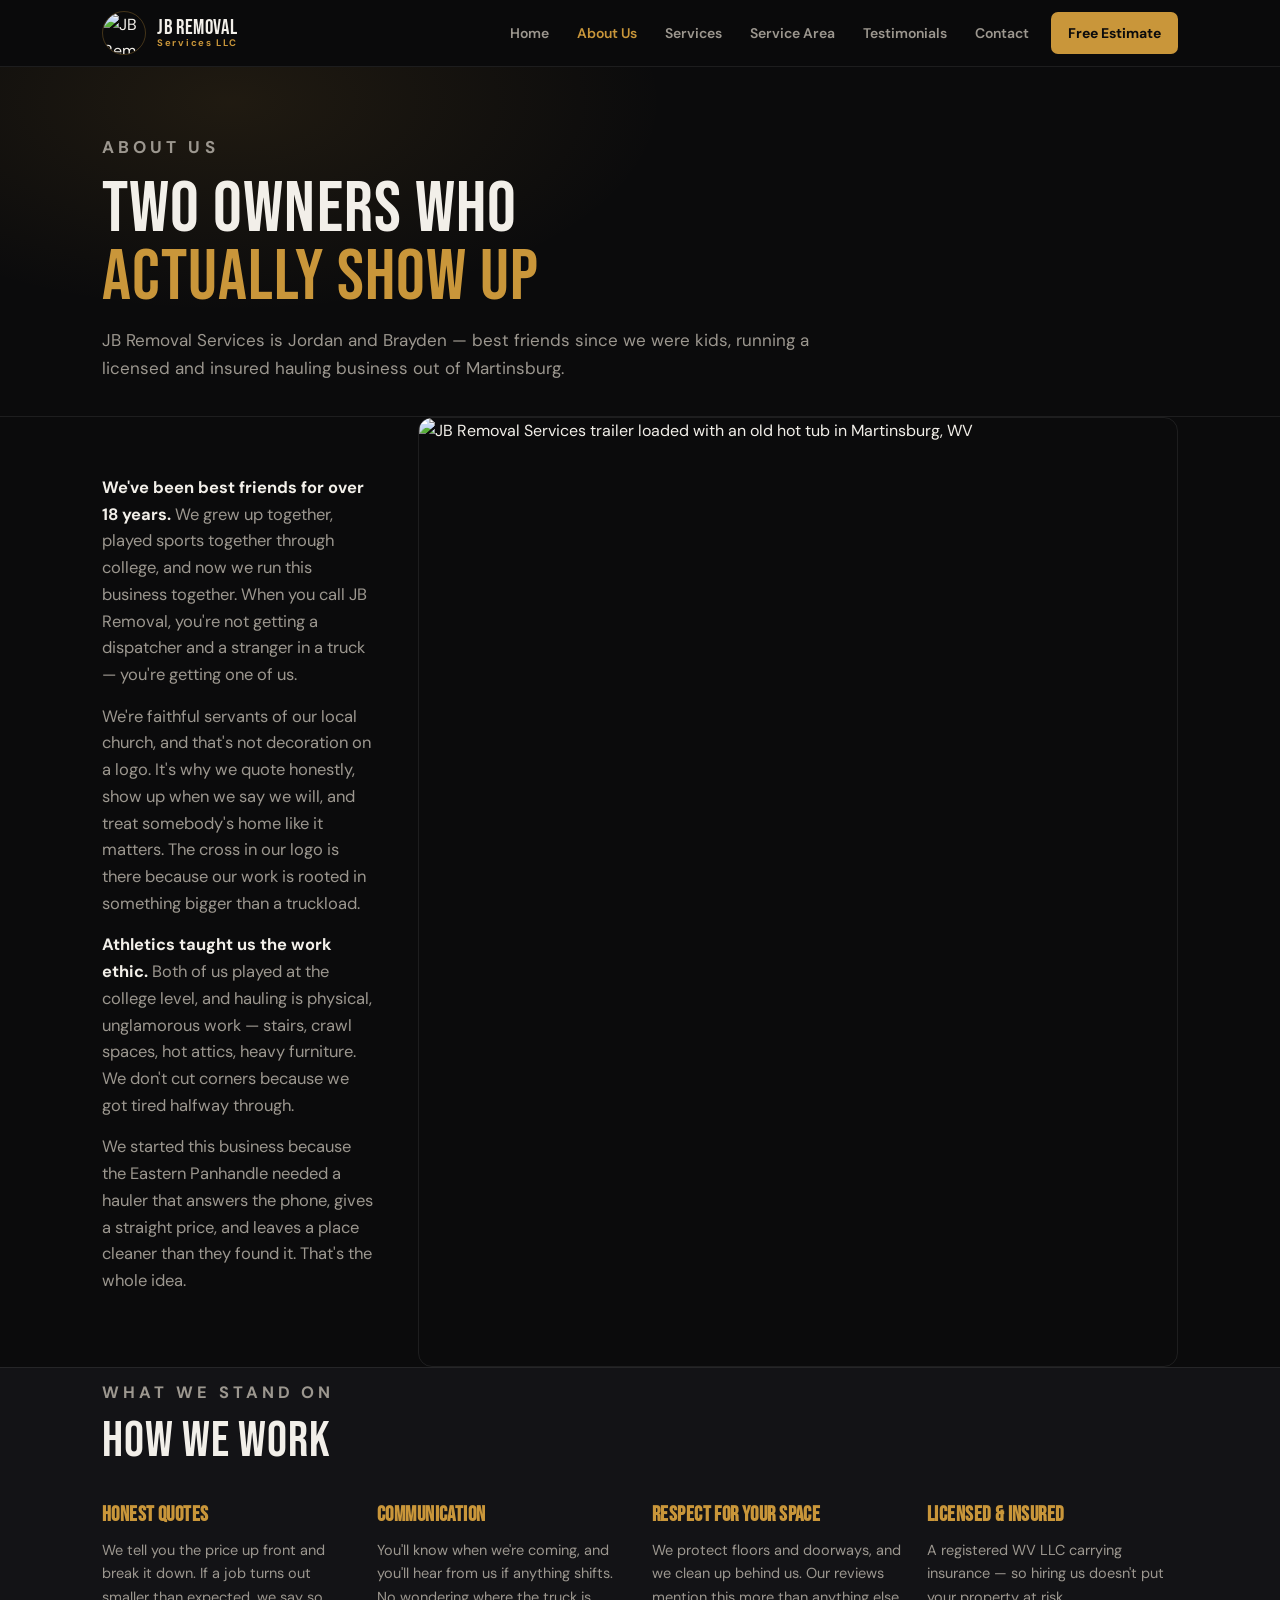
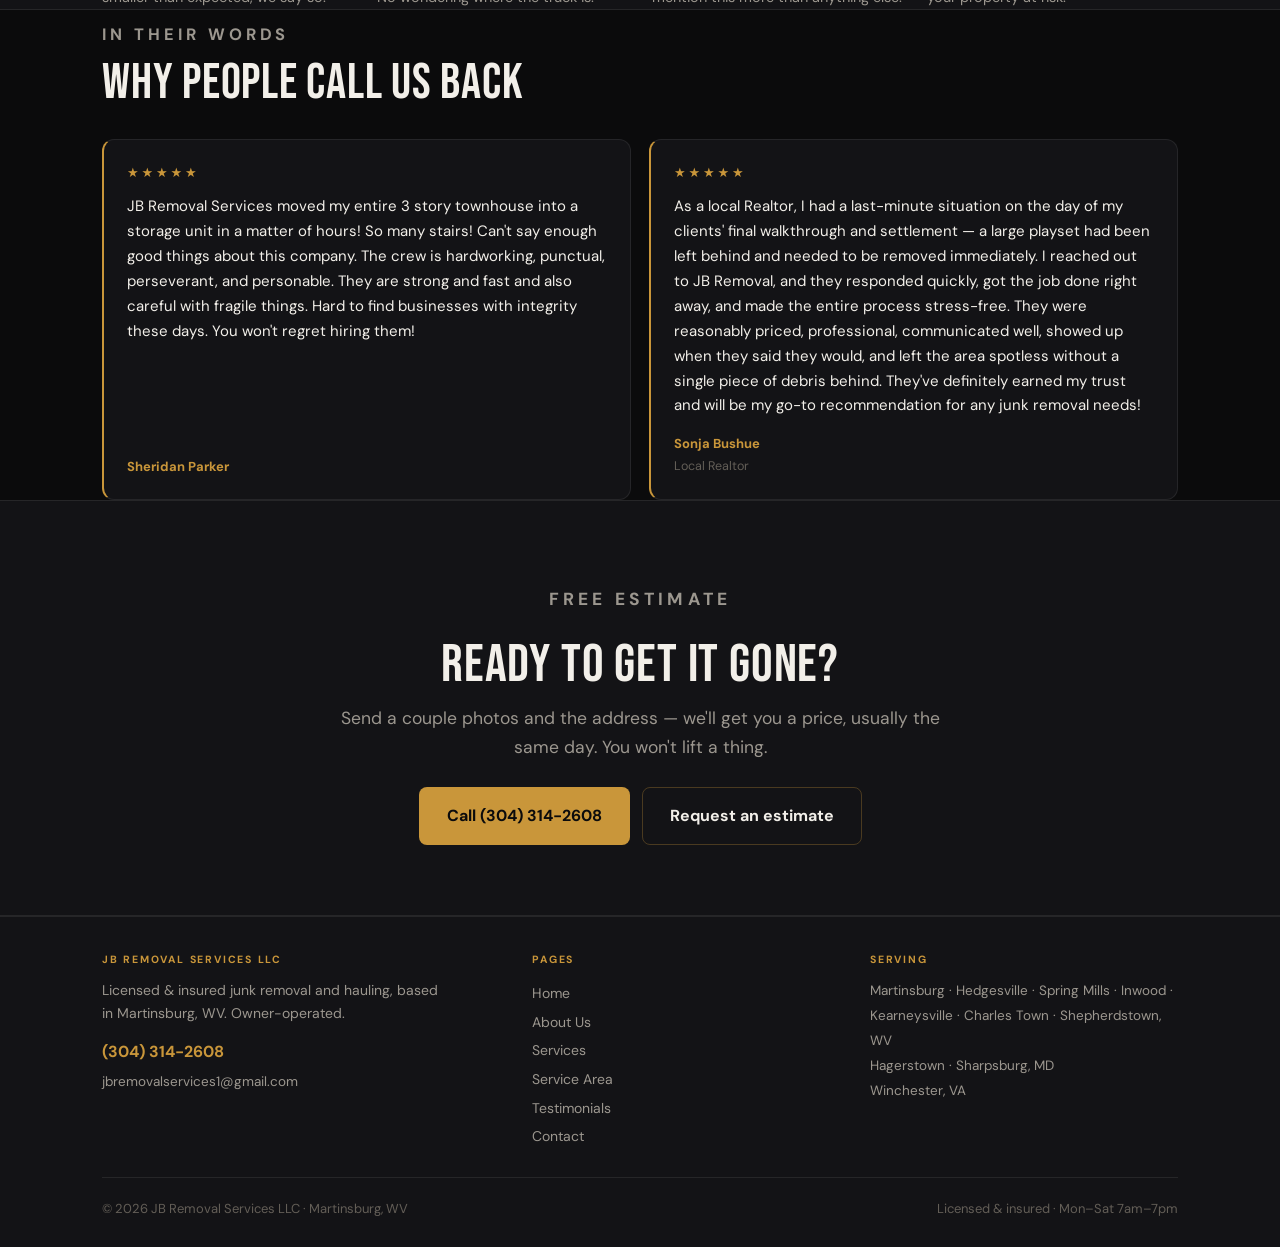
==== about.html @ 9736d804 "Add files via upload" ====
<!DOCTYPE html>
<html lang="en">
<head>
<meta charset="UTF-8">
<meta name="viewport" content="width=device-width, initial-scale=1.0">
<title>About Us | JB Removal Services — Martinsburg, WV</title>
<meta name="description" content="Meet Jordan and Brayden — best friends of 18 years, former college athletes, and faithful servants of our local church, running a licensed and insured junk removal business in Martinsburg, WV.">
<link rel="canonical" href="https://jbremovalservices.com/about.html">
<meta name="robots" content="index, follow">
<meta property="og:type" content="website">
<meta property="og:site_name" content="JB Removal Services">
<meta property="og:title" content="About Us | JB Removal Services — Martinsburg, WV">
<meta property="og:description" content="Meet Jordan and Brayden — best friends of 18 years, former college athletes, and faithful servants of our local church, running a licensed and insured junk removal business in Martinsburg, WV.">
<meta property="og:url" content="https://jbremovalservices.com/about.html">
<meta property="og:image" content="https://jbremovalservices.com/img/logo.jpg">
<meta name="theme-color" content="#0B0B0C">
<link rel="icon" href="img/logo.jpg">
<link rel="preconnect" href="https://fonts.googleapis.com">
<link rel="preconnect" href="https://fonts.gstatic.com" crossorigin>
<link href="https://fonts.googleapis.com/css2?family=Bebas+Neue&family=DM+Sans:wght@400;500;600;700&display=swap" rel="stylesheet">
<link rel="stylesheet" href="style.css">
<script type="application/ld+json">
{
  "@context": "https://schema.org",
  "@type": "LocalBusiness",
  "@id": "https://jbremovalservices.com/#business",
  "name": "JB Removal Services",
  "alternateName": "JB Removal Services LLC",
  "description": "Licensed and insured junk removal, hauling, and property cleanout services for residential and commercial customers across West Virginia's Eastern Panhandle, western Maryland, and northern Virginia.",
  "url": "https://jbremovalservices.com/",
  "logo": "https://jbremovalservices.com/img/logo.jpg",
  "image": "https://jbremovalservices.com/img/hot-tub-after.jpg",
  "telephone": "+13043142608",
  "email": "jbremovalservices1@gmail.com",
  "priceRange": "$$",
  "foundingDate": "2026",
  "address": {
    "@type": "PostalAddress",
    "addressLocality": "Martinsburg",
    "addressRegion": "WV",
    "postalCode": "25403",
    "addressCountry": "US"
  },
  "areaServed": [
    { "@type": "City", "name": "Martinsburg", "addressRegion": "WV" },
    { "@type": "City", "name": "Hedgesville", "addressRegion": "WV" },
    { "@type": "City", "name": "Spring Mills", "addressRegion": "WV" },
    { "@type": "City", "name": "Inwood", "addressRegion": "WV" },
    { "@type": "City", "name": "Kearneysville", "addressRegion": "WV" },
    { "@type": "City", "name": "Charles Town", "addressRegion": "WV" },
    { "@type": "City", "name": "Shepherdstown", "addressRegion": "WV" },
    { "@type": "City", "name": "Hagerstown", "addressRegion": "MD" },
    { "@type": "City", "name": "Sharpsburg", "addressRegion": "MD" },
    { "@type": "City", "name": "Winchester", "addressRegion": "VA" }
  ],
  "openingHoursSpecification": [{
    "@type": "OpeningHoursSpecification",
    "dayOfWeek": ["Monday","Tuesday","Wednesday","Thursday","Friday","Saturday"],
    "opens": "07:00",
    "closes": "19:00"
  }],
  "aggregateRating": {
    "@type": "AggregateRating",
    "ratingValue": "5",
    "reviewCount": "8",
    "bestRating": "5"
  },
  "hasOfferCatalog": {
    "@type": "OfferCatalog",
    "name": "Junk Removal & Hauling Services",
    "itemListElement": [
      { "@type": "Offer", "itemOffered": { "@type": "Service", "name": "Junk & Furniture Removal" } },
      { "@type": "Offer", "itemOffered": { "@type": "Service", "name": "Garage & House Cleanouts" } },
      { "@type": "Offer", "itemOffered": { "@type": "Service", "name": "Appliance Removal" } },
      { "@type": "Offer", "itemOffered": { "@type": "Service", "name": "Construction Debris Hauling" } },
      { "@type": "Offer", "itemOffered": { "@type": "Service", "name": "Hot Tub & Spa Removal" } },
      { "@type": "Offer", "itemOffered": { "@type": "Service", "name": "Property Cleanup" } },
      { "@type": "Offer", "itemOffered": { "@type": "Service", "name": "Moving & Hauling to Storage" } }
    ]
  }
}
</script>
</head>
<body>
<header class="bar">
  <div class="bar-in">
    <a class="brand" href="index.html">
      <img src="img/logo.jpg" alt="JB Removal Services logo" width="44" height="44">
      <span class="brand-txt">JB Removal<span>Services LLC</span></span>
    </a>
    <button class="burger" aria-label="Menu" aria-expanded="false" onclick="var n=document.getElementById('nav');n.classList.toggle('open');this.setAttribute('aria-expanded',n.classList.contains('open'))">&#9776;</button>
    <nav id="nav">
    <a href="index.html">Home</a>
    <a href="about.html" aria-current="page">About Us</a>
    <a href="services.html">Services</a>
    <a href="service-area.html">Service Area</a>
    <a href="testimonials.html">Testimonials</a>
    <a href="contact.html">Contact</a>
    <a class="nav-cta" href="contact.html">Free Estimate</a>
    </nav>
  </div>
</header>
<main>
  <div class="phead">
    <div class="wrap">
      <p class="eyebrow">About us</p>
      <h1 class="display">Two owners who<br><span style="color:var(--gold)">actually show up</span></h1>
      <p>JB Removal Services is Jordan and Brayden — best friends since we were kids, running a
         licensed and insured hauling business out of Martinsburg.</p>
    </div>
  </div>

  <section class="wrap">
    <div class="two-col">
      <div class="prose">
        <p><strong>We've been best friends for over 18 years.</strong> We grew up together, played sports
           together through college, and now we run this business together. When you call JB Removal,
           you're not getting a dispatcher and a stranger in a truck — you're getting one of us.</p>
        <p>We're faithful servants of our local church, and that's not decoration on a logo. It's why we
           quote honestly, show up when we say we will, and treat somebody's home like it matters. The
           cross in our logo is there because our work is rooted in something bigger than a truckload.</p>
        <p><strong>Athletics taught us the work ethic.</strong> Both of us played at the college level, and
           hauling is physical, unglamorous work — stairs, crawl spaces, hot attics, heavy furniture. We
           don't cut corners because we got tired halfway through.</p>
        <p>We started this business because the Eastern Panhandle needed a hauler that answers the phone,
           gives a straight price, and leaves a place cleaner than they found it. That's the whole idea.</p>
      </div>
      <div>
        <img src="img/hot-tub-after.jpg" alt="JB Removal Services trailer loaded with an old hot tub in Martinsburg, WV" width="760" height="950" style="border-radius:14px;border:1px solid var(--line)" loading="lazy">
      </div>
    </div>
  </section>

  <div class="band">
    <section class="wrap">
      <div class="sec-head">
        <p class="eyebrow">What we stand on</p>
        <h2 class="display">How we work</h2>
      </div>
      <div class="value-grid">
        <div class="value">
          <h3>Honest quotes</h3>
          <p>We tell you the price up front and break it down. If a job turns out smaller than expected, we say so.</p>
        </div>
        <div class="value">
          <h3>Communication</h3>
          <p>You'll know when we're coming, and you'll hear from us if anything shifts. No wondering where the truck is.</p>
        </div>
        <div class="value">
          <h3>Respect for your space</h3>
          <p>We protect floors and doorways, and we clean up behind us. Our reviews mention this more than anything else.</p>
        </div>
        <div class="value">
          <h3>Licensed &amp; insured</h3>
          <p>A registered WV LLC carrying insurance — so hiring us doesn't put your property at risk.</p>
        </div>
      </div>
    </section>
  </div>

  <section class="wrap">
    <div class="sec-head">
      <p class="eyebrow">In their words</p>
      <h2 class="display">Why people call us back</h2>
    </div>
    <div class="rev-grid">
      <article class="rev">
        <div class="rev-stars" aria-label="5 out of 5 stars">&#9733;&#9733;&#9733;&#9733;&#9733;</div>
        <blockquote>JB Removal Services moved my entire 3 story townhouse into a storage unit in a matter of hours! So many stairs! Can't say enough good things about this company. The crew is hardworking, punctual, perseverant, and personable. They are strong and fast and also careful with fragile things. Hard to find businesses with integrity these days. You won't regret hiring them!</blockquote>
        <cite>Sheridan Parker</cite>
      </article>
      <article class="rev">
        <div class="rev-stars" aria-label="5 out of 5 stars">&#9733;&#9733;&#9733;&#9733;&#9733;</div>
        <blockquote>As a local Realtor, I had a last-minute situation on the day of my clients' final walkthrough and settlement — a large playset had been left behind and needed to be removed immediately. I reached out to JB Removal, and they responded quickly, got the job done right away, and made the entire process stress-free. They were reasonably priced, professional, communicated well, showed up when they said they would, and left the area spotless without a single piece of debris behind. They've definitely earned my trust and will be my go-to recommendation for any junk removal needs!</blockquote>
        <cite>Sonja Bushue<span class="role">Local Realtor</span></cite>
      </article>
    </div>
  </section>

  <div class="band">
    <section class="wrap final">
      <p class="eyebrow">Free estimate</p>
      <h2 class="display" style="margin-top:12px">Ready to get it gone?</h2>
      <p>Send a couple photos and the address — we'll get you a price, usually the same day. You won't lift a thing.</p>
      <div class="cta-row">
        <a class="btn btn-gold" href="tel:+13043142608">Call (304) 314-2608</a>
        <a class="btn btn-ghost" href="contact.html">Request an estimate</a>
      </div>
    </section>
  </div>
</main>
<footer>
  <div class="wrap">
    <div class="foot-grid">
      <div>
        <h4>JB Removal Services LLC</h4>
        <p style="color:var(--ash);font-size:14px;max-width:34ch">Licensed &amp; insured junk removal and hauling, based in Martinsburg, WV. Owner-operated.</p>
        <p style="margin-top:12px"><a href="tel:+13043142608" style="color:var(--gold);font-weight:700;font-size:16px">(304) 314-2608</a></p>
        <p><a href="mailto:jbremovalservices1@gmail.com" style="color:var(--ash);font-size:13.5px">jbremovalservices1@gmail.com</a></p>
      </div>
      <div>
        <h4>Pages</h4>
        <a href="index.html">Home</a>
        <a href="about.html">About Us</a>
        <a href="services.html">Services</a>
        <a href="service-area.html">Service Area</a>
        <a href="testimonials.html">Testimonials</a>
        <a href="contact.html">Contact</a>
      </div>
      <div>
        <h4>Serving</h4>
        <p style="color:var(--ash);font-size:13.5px;line-height:1.85">Martinsburg &middot; Hedgesville &middot; Spring Mills &middot; Inwood &middot; Kearneysville &middot; Charles Town &middot; Shepherdstown, WV<br>Hagerstown &middot; Sharpsburg, MD<br>Winchester, VA</p>
      </div>
    </div>
    <div class="foot-bot">
      <span>&copy; <span id="yr">2026</span> JB Removal Services LLC &middot; Martinsburg, WV</span>
      <span>Licensed &amp; insured &middot; Mon&ndash;Sat 7am&ndash;7pm</span>
    </div>
  </div>
</footer>
<script>
  document.getElementById('yr').textContent=new Date().getFullYear();
</script>
</body>
</html>
---- style.css ----
/* JB Removal Services — shared styles */
:root{
  --ink:#0B0B0C;
  --coal:#131316;
  --slate:#1C1C20;
  --line:rgba(255,255,255,.08);
  --line-gold:rgba(201,150,58,.3);
  --gold:#C9963A;
  --gold-lt:#E8C169;
  --rust:#B4271F;
  --bone:#F2EFE9;
  --ash:#9C978F;
  --dim:#635E57;
  --green:#4CAF7D;
}
*{margin:0;padding:0;box-sizing:border-box}
html{scroll-behavior:smooth}
body{background:var(--ink);color:var(--bone);font-family:'DM Sans',system-ui,-apple-system,sans-serif;line-height:1.62;-webkit-font-smoothing:antialiased}
img{max-width:100%;display:block}
a{color:inherit}
.wrap{max-width:1120px;margin:0 auto;padding:0 22px}
.display{font-family:'Bebas Neue',Impact,sans-serif;letter-spacing:.015em;line-height:.95;text-transform:uppercase;font-weight:400}
.eyebrow{font-size:11px;letter-spacing:.24em;text-transform:uppercase;color:var(--gold);font-weight:700}
.sr{position:absolute;width:1px;height:1px;overflow:hidden;clip:rect(0 0 0 0)}

/* ---------- header / nav ---------- */
.bar{position:sticky;top:0;z-index:60;background:rgba(11,11,12,.94);backdrop-filter:blur(12px);border-bottom:1px solid var(--line)}
.bar-in{max-width:1120px;margin:0 auto;padding:11px 22px;display:flex;align-items:center;gap:18px}
.brand{display:flex;align-items:center;gap:11px;text-decoration:none;flex-shrink:0}
.brand img{width:44px;height:44px;border-radius:50%;border:1.5px solid var(--line-gold)}
.brand-txt{font-family:'Bebas Neue',sans-serif;font-size:21px;letter-spacing:.03em;line-height:1.02;white-space:nowrap}
.brand-txt span{color:var(--gold);display:block;font-size:9.5px;letter-spacing:.18em;font-family:'DM Sans',sans-serif;font-weight:700;color:var(--gold)}
nav{margin-left:auto;display:flex;align-items:center;gap:4px}
nav a{text-decoration:none;font-size:14px;font-weight:600;color:var(--ash);padding:8px 12px;border-radius:6px;white-space:nowrap}
nav a:hover{color:var(--bone)}
nav a[aria-current=page]{color:var(--gold)}
.nav-cta{background:var(--gold);color:#0B0B0C!important;font-weight:700;padding:10px 17px!important;border-radius:7px;margin-left:6px}
.nav-cta:hover{background:var(--gold-lt)}
.burger{display:none;margin-left:auto;background:none;border:1px solid var(--line);color:var(--bone);width:42px;height:38px;border-radius:7px;font-size:19px;cursor:pointer}
@media(max-width:900px){
  nav{display:none;position:absolute;top:100%;left:0;right:0;background:var(--coal);border-bottom:1px solid var(--line);flex-direction:column;align-items:stretch;padding:8px 14px 16px;gap:2px}
  nav.open{display:flex}
  nav a{padding:13px 8px;font-size:15.5px;border-bottom:1px solid var(--line)}
  .nav-cta{text-align:center;margin:10px 0 0;border-bottom:none!important}
  .burger{display:block}
  .brand-txt{font-size:18px}
  .brand img{width:38px;height:38px}
}

/* ---------- buttons ---------- */
.btn{display:inline-flex;align-items:center;justify-content:center;gap:9px;font-weight:700;font-size:16px;padding:15px 27px;border-radius:8px;text-decoration:none;border:1px solid transparent;transition:background .18s,transform .12s;cursor:pointer;font-family:inherit}
.btn-gold{background:var(--gold);color:#0B0B0C}
.btn-gold:hover{background:var(--gold-lt);transform:translateY(-1px)}
.btn-ghost{border-color:var(--line-gold);color:var(--bone)}
.btn-ghost:hover{border-color:var(--gold)}
.cta-row{display:flex;flex-wrap:wrap;gap:12px}

/* ---------- page header ---------- */
.phead{padding:52px 0 34px;border-bottom:1px solid var(--line);position:relative;overflow:hidden}
.phead:before{content:"";position:absolute;inset:0;background:radial-gradient(620px 300px at 18% 10%,rgba(201,150,58,.11),transparent 70%)}
.phead .wrap{position:relative}
.phead h1{font-size:clamp(38px,7.5vw,72px);margin:14px 0 0}
.phead p{color:var(--ash);max-width:62ch;margin-top:15px;font-size:17px}

/* ---------- sections ---------- */
section{padding:58px 0}
.sec-head{margin-bottom:32px}
.sec-head h2{font-size:clamp(28px,5.2vw,50px);margin-top:11px}
.sec-head p{color:var(--ash);max-width:62ch;margin-top:12px;font-size:16.5px}
.band{background:var(--coal);border-top:1px solid var(--line);border-bottom:1px solid var(--line)}

/* ---------- trust chips ---------- */
.trust{display:flex;flex-wrap:wrap;gap:9px}
.chip{font-size:11.5px;font-weight:700;letter-spacing:.06em;text-transform:uppercase;color:var(--gold);border:1px solid var(--line-gold);border-radius:100px;padding:7px 14px;background:rgba(201,150,58,.06)}

/* ---------- services ---------- */
.svc-grid{display:grid;grid-template-columns:repeat(auto-fit,minmax(276px,1fr));gap:1px;background:var(--line);border:1px solid var(--line);border-radius:14px;overflow:hidden}
.svc{background:var(--coal);padding:26px 23px}
.svc h3{font-family:'Bebas Neue',sans-serif;font-size:24px;letter-spacing:.02em;margin-bottom:9px}
.svc p{color:var(--ash);font-size:14.5px;line-height:1.6}
.svc-tag{font-size:10px;letter-spacing:.17em;text-transform:uppercase;color:var(--gold);font-weight:700;display:block;margin-bottom:12px}
.svc ul{list-style:none;margin-top:12px}
.svc li{color:var(--ash);font-size:13.5px;padding:3px 0 3px 15px;position:relative}
.svc li:before{content:"›";color:var(--gold);position:absolute;left:0;font-weight:700}

/* ---------- towns ledger ---------- */
.towns{border-top:1px solid var(--line)}
.town{display:flex;align-items:baseline;gap:15px;padding:14px 3px;border-bottom:1px solid var(--line)}
.town-name{font-family:'Bebas Neue',sans-serif;font-size:clamp(21px,4.2vw,33px);letter-spacing:.02em;white-space:nowrap}
.town-dots{flex:1;border-bottom:1px dotted rgba(255,255,255,.17);transform:translateY(-5px)}
.town-note{font-size:12px;color:var(--dim);white-space:nowrap;letter-spacing:.05em;text-transform:uppercase}
.state-label{font-size:11px;letter-spacing:.2em;text-transform:uppercase;color:var(--gold);font-weight:700;margin:26px 0 4px}

/* ---------- before / after gallery ---------- */
.ba-grid{display:grid;gap:26px}
.ba{background:var(--coal);border:1px solid var(--line);border-radius:14px;overflow:hidden}
.ba-imgs{display:grid;grid-template-columns:1fr 1fr;gap:1px;background:var(--line)}
.ba-fig{margin:0;position:relative;background:var(--ink)}
.ba-fig img{width:100%;height:auto;aspect-ratio:4/5;object-fit:cover}
.ba-fig figcaption{position:absolute;top:10px;left:10px;font-size:10px;font-weight:700;letter-spacing:.15em;text-transform:uppercase;padding:5px 10px;border-radius:100px;background:rgba(11,11,12,.82);backdrop-filter:blur(4px)}
.ba-fig.before figcaption{color:#E8877F;border:1px solid rgba(180,39,31,.5)}
.ba-fig.after figcaption{color:#8FD9B4;border:1px solid rgba(76,175,125,.45)}
.ba-body{padding:17px 20px}
.ba-body h3{font-family:'Bebas Neue',sans-serif;font-size:22px;letter-spacing:.02em;margin-bottom:5px}
.ba-body p{color:var(--ash);font-size:14px}
@media(min-width:760px){.ba-grid{grid-template-columns:1fr 1fr}}

/* ---------- reviews ---------- */
.rev-grid{display:grid;grid-template-columns:repeat(auto-fit,minmax(300px,1fr));gap:18px}
.rev{background:var(--coal);border:1px solid var(--line);border-left:2px solid var(--gold);border-radius:12px;padding:22px 23px;display:flex;flex-direction:column}
.rev-stars{color:var(--gold);font-size:13px;letter-spacing:.22em;margin-bottom:11px}
.rev blockquote{font-size:15px;color:var(--bone);line-height:1.66;flex:1}
.rev cite{display:block;margin-top:15px;font-size:13px;color:var(--gold);font-style:normal;font-weight:700}
.rev .role{color:var(--dim);font-weight:400;font-size:12.5px;display:block;margin-top:2px}
.rev-stat{display:flex;flex-wrap:wrap;gap:26px;padding:20px 24px;background:var(--coal);border:1px solid var(--line-gold);border-radius:14px;margin-bottom:28px}
.rev-stat div{flex:1;min-width:120px}
.rev-stat .n{font-family:'Bebas Neue',sans-serif;font-size:40px;color:var(--gold);line-height:1}
.rev-stat .l{font-size:11.5px;letter-spacing:.13em;text-transform:uppercase;color:var(--ash);font-weight:700;margin-top:3px}

/* ---------- owners / about ---------- */
.two-col{display:grid;grid-template-columns:1fr 1fr;gap:44px;align-items:center}
@media(max-width:840px){.two-col{grid-template-columns:1fr;gap:30px}}
.prose p{color:var(--ash);font-size:16.5px;margin-bottom:15px}
.prose p strong{color:var(--bone)}
.value-grid{display:grid;grid-template-columns:repeat(auto-fit,minmax(230px,1fr));gap:24px}
.value h3{font-family:'Bebas Neue',sans-serif;font-size:21px;letter-spacing:.02em;color:var(--gold);margin-bottom:7px}
.value p{color:var(--ash);font-size:14.5px}

/* ---------- steps ---------- */
.steps{display:grid;gap:13px}
.step{display:flex;gap:16px;align-items:flex-start;background:var(--coal);border:1px solid var(--line);border-left:2px solid var(--gold);border-radius:10px;padding:18px 21px}
.step-n{font-family:'Bebas Neue',sans-serif;font-size:27px;color:var(--gold);line-height:1;min-width:24px}
.step h3{font-size:16.5px;font-weight:700;margin-bottom:4px}
.step p{color:var(--ash);font-size:14.5px}

/* ---------- contact / form ---------- */
.contact-grid{display:grid;grid-template-columns:1fr 1.12fr;gap:44px;align-items:start}
@media(max-width:860px){.contact-grid{grid-template-columns:1fr;gap:32px}}
.cinfo .big{font-family:'Bebas Neue',sans-serif;font-size:clamp(32px,6vw,48px);color:var(--gold);text-decoration:none;display:inline-block;margin:5px 0 3px;letter-spacing:.02em}
.cinfo dl{margin-top:22px}
.cinfo dt{font-size:10.5px;letter-spacing:.16em;text-transform:uppercase;color:var(--dim);font-weight:700;margin-top:17px}
.cinfo dd{font-size:15px;margin-top:3px}
.cinfo a{color:var(--gold);text-decoration:none;font-weight:600}
form{background:var(--slate);border:1px solid var(--line);border-radius:14px;padding:25px}
.f-row{display:grid;grid-template-columns:1fr 1fr;gap:14px}
@media(max-width:560px){.f-row{grid-template-columns:1fr}}
.field{margin-bottom:15px}
label{display:block;font-size:11.5px;letter-spacing:.11em;text-transform:uppercase;color:var(--ash);font-weight:700;margin-bottom:6px}
input,select,textarea{width:100%;background:var(--ink);border:1px solid var(--line);color:var(--bone);border-radius:8px;padding:12px 13px;font-family:inherit;font-size:15.5px}
input:focus,select:focus,textarea:focus{outline:2px solid var(--gold);outline-offset:1px;border-color:var(--gold)}
textarea{min-height:106px;resize:vertical}
.req{color:var(--rust)}
button[type=submit]{width:100%;background:var(--gold);color:#0B0B0C;font-weight:700;font-size:16.5px;padding:15px;border:0;border-radius:8px;cursor:pointer;font-family:inherit}
button[type=submit]:hover{background:var(--gold-lt)}
.form-note{font-size:12px;color:var(--dim);margin-top:12px;text-align:center}
.form-msg{display:none;padding:14px;border-radius:8px;font-size:15px;margin-bottom:16px}
.form-msg.ok{display:block;background:rgba(76,175,125,.12);border:1px solid rgba(76,175,125,.4);color:#8FD9B4}
.form-msg.err{display:block;background:rgba(180,39,31,.13);border:1px solid rgba(180,39,31,.45);color:#E8877F}

/* ---------- final cta ---------- */
.final{text-align:center;padding:70px 0}
.final h2{font-size:clamp(30px,6vw,54px)}
.final p{color:var(--ash);font-size:17.5px;margin:14px auto 26px;max-width:52ch}
.final .cta-row{justify-content:center}

/* ---------- footer ---------- */
footer{border-top:1px solid var(--line);padding:34px 0 28px;color:var(--dim);font-size:14px;background:var(--coal)}
.foot-grid{display:grid;grid-template-columns:1.3fr 1fr 1fr;gap:30px;margin-bottom:26px}
@media(max-width:720px){.foot-grid{grid-template-columns:1fr;gap:22px}}
.foot-grid h4{font-size:10.5px;letter-spacing:.17em;text-transform:uppercase;color:var(--gold);font-weight:700;margin-bottom:11px}
.foot-grid a{color:var(--ash);text-decoration:none;display:block;padding:3px 0;font-size:14px}
.foot-grid a:hover{color:var(--bone)}
.foot-bot{border-top:1px solid var(--line);padding-top:20px;display:flex;flex-wrap:wrap;gap:10px;justify-content:space-between;font-size:13px}

:focus-visible{outline:2px solid var(--gold);outline-offset:2px}
@media(prefers-reduced-motion:reduce){*{transition:none!important;scroll-behavior:auto}}
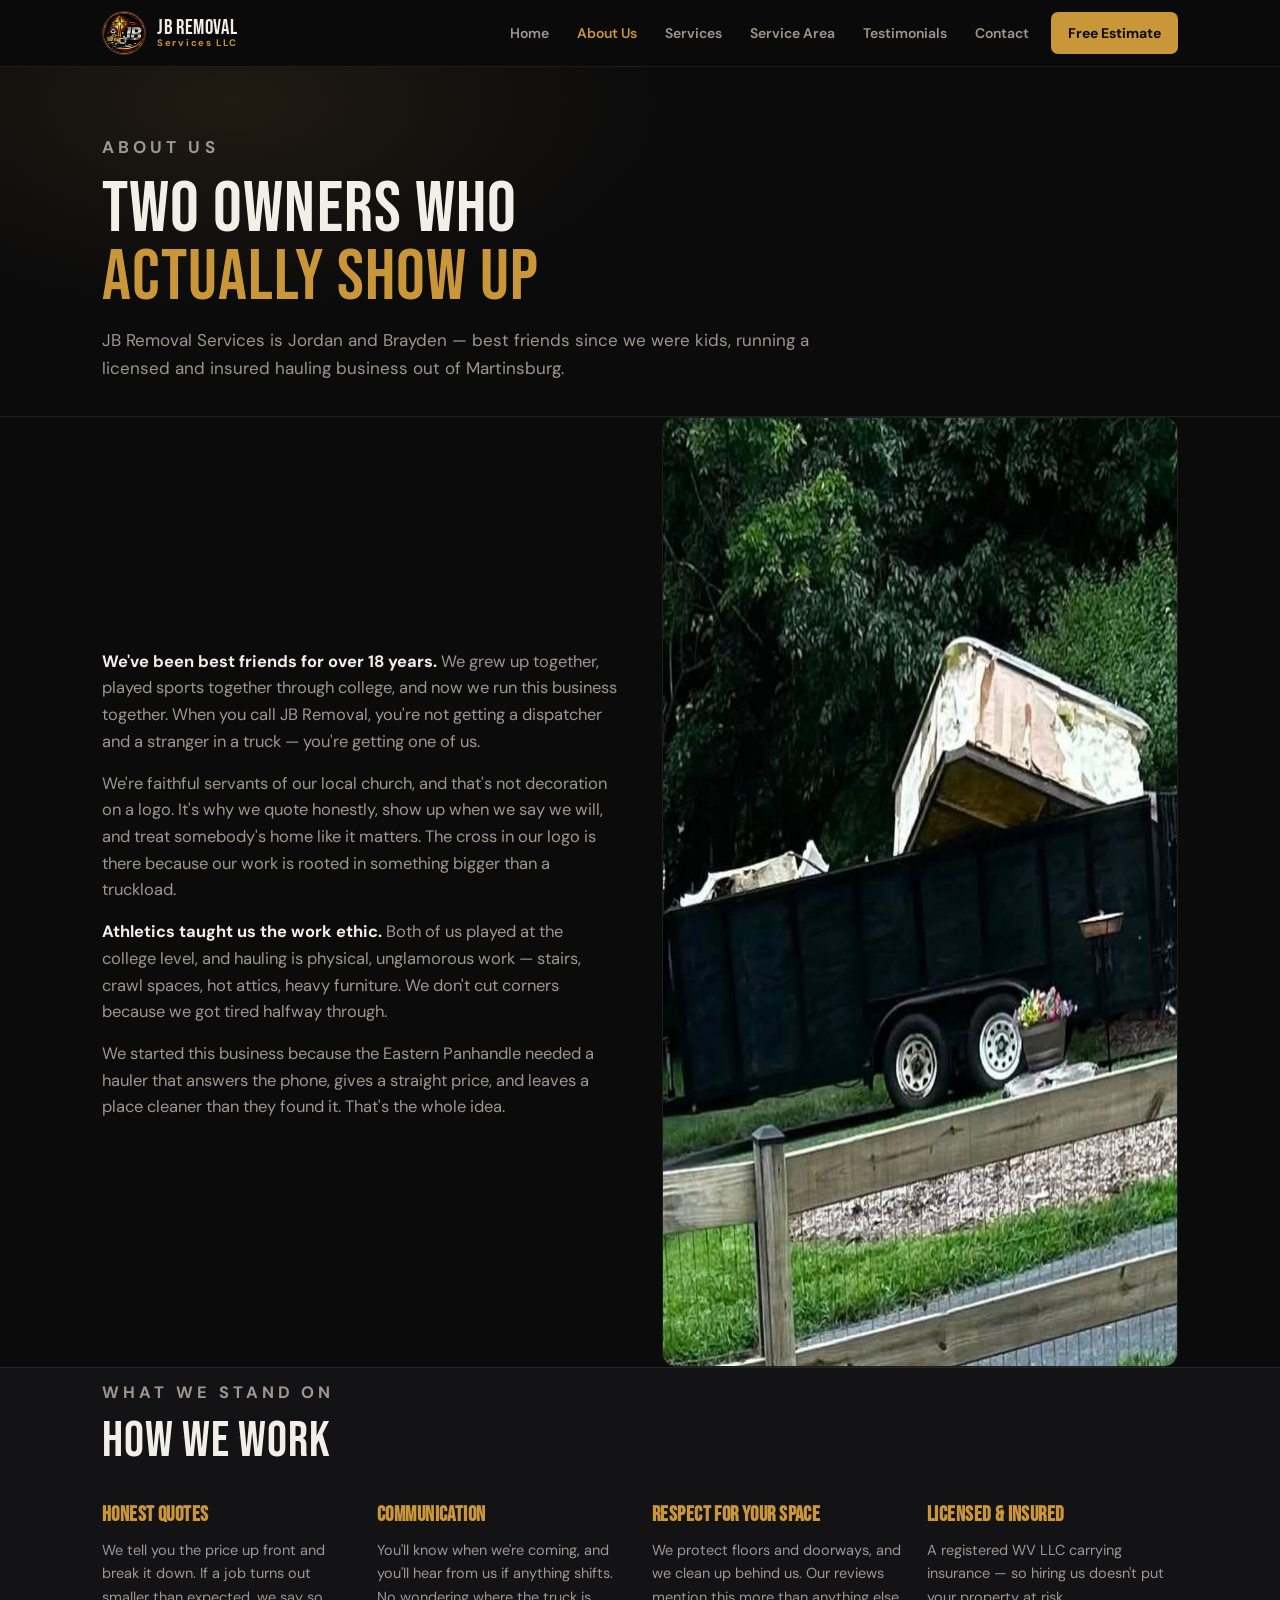
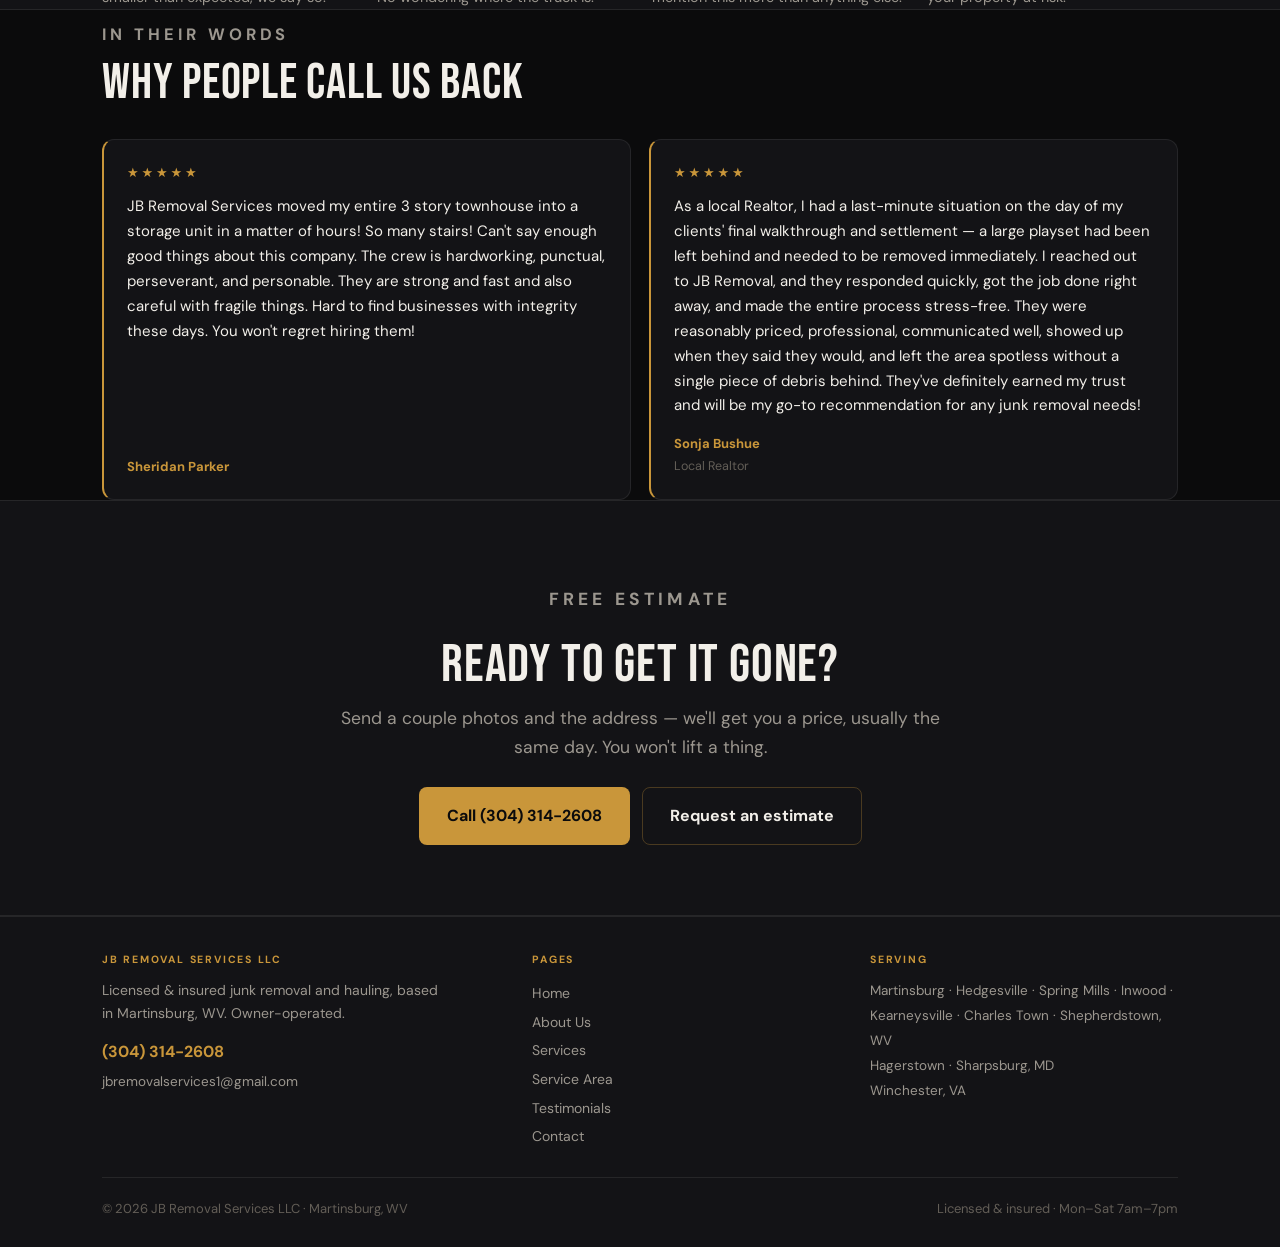
==== commit 5e30f27f: "Add files via upload" ====
--- a/about.html
+++ b/about.html
@@ -12,9 +12,9 @@
 <meta property="og:title" content="About Us | JB Removal Services — Martinsburg, WV">
 <meta property="og:description" content="Meet Jordan and Brayden — best friends of 18 years, former college athletes, and faithful servants of our local church, running a licensed and insured junk removal business in Martinsburg, WV.">
 <meta property="og:url" content="https://jbremovalservices.com/about.html">
-<meta property="og:image" content="https://jbremovalservices.com/img/logo.jpg">
+<meta property="og:image" content="https://jbremovalservices.com/logo.jpg">
 <meta name="theme-color" content="#0B0B0C">
-<link rel="icon" href="img/logo.jpg">
+<link rel="icon" href="logo.jpg">
 <link rel="preconnect" href="https://fonts.googleapis.com">
 <link rel="preconnect" href="https://fonts.gstatic.com" crossorigin>
 <link href="https://fonts.googleapis.com/css2?family=Bebas+Neue&family=DM+Sans:wght@400;500;600;700&display=swap" rel="stylesheet">
@@ -28,8 +28,8 @@
   "alternateName": "JB Removal Services LLC",
   "description": "Licensed and insured junk removal, hauling, and property cleanout services for residential and commercial customers across West Virginia's Eastern Panhandle, western Maryland, and northern Virginia.",
   "url": "https://jbremovalservices.com/",
-  "logo": "https://jbremovalservices.com/img/logo.jpg",
-  "image": "https://jbremovalservices.com/img/hot-tub-after.jpg",
+  "logo": "https://jbremovalservices.com/logo.jpg",
+  "image": "https://jbremovalservices.com/hot-tub-after.jpg",
   "telephone": "+13043142608",
   "email": "jbremovalservices1@gmail.com",
   "priceRange": "$$",
@@ -85,7 +85,7 @@
 <header class="bar">
   <div class="bar-in">
     <a class="brand" href="index.html">
-      <img src="img/logo.jpg" alt="JB Removal Services logo" width="44" height="44">
+      <img src="logo.jpg" alt="JB Removal Services logo" width="44" height="44">
       <span class="brand-txt">JB Removal<span>Services LLC</span></span>
     </a>
     <button class="burger" aria-label="Menu" aria-expanded="false" onclick="var n=document.getElementById('nav');n.classList.toggle('open');this.setAttribute('aria-expanded',n.classList.contains('open'))">&#9776;</button>
@@ -126,7 +126,7 @@
            gives a straight price, and leaves a place cleaner than they found it. That's the whole idea.</p>
       </div>
       <div>
-        <img src="img/hot-tub-after.jpg" alt="JB Removal Services trailer loaded with an old hot tub in Martinsburg, WV" width="760" height="950" style="border-radius:14px;border:1px solid var(--line)" loading="lazy">
+        <img src="hot-tub-after.jpg" alt="JB Removal Services trailer loaded with an old hot tub in Martinsburg, WV" width="760" height="950" style="border-radius:14px;border:1px solid var(--line)" loading="lazy">
       </div>
     </div>
   </section>
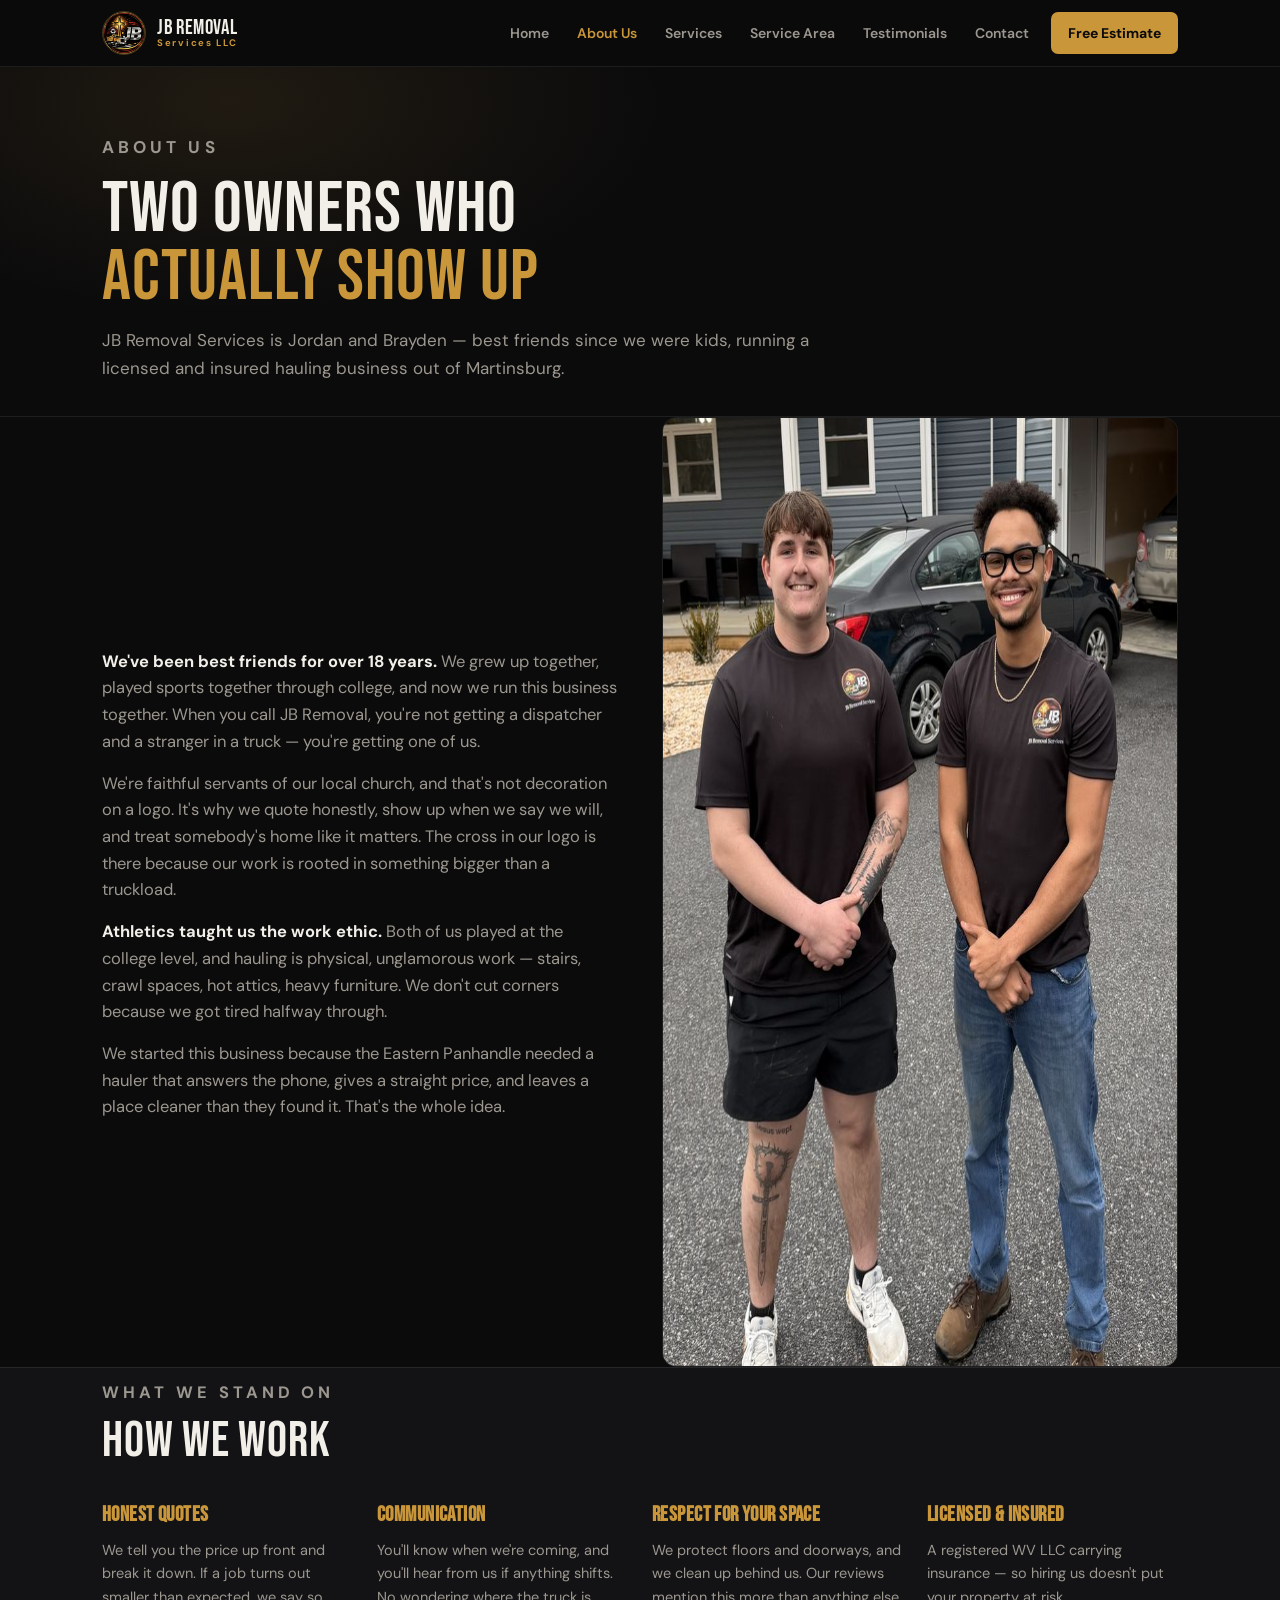
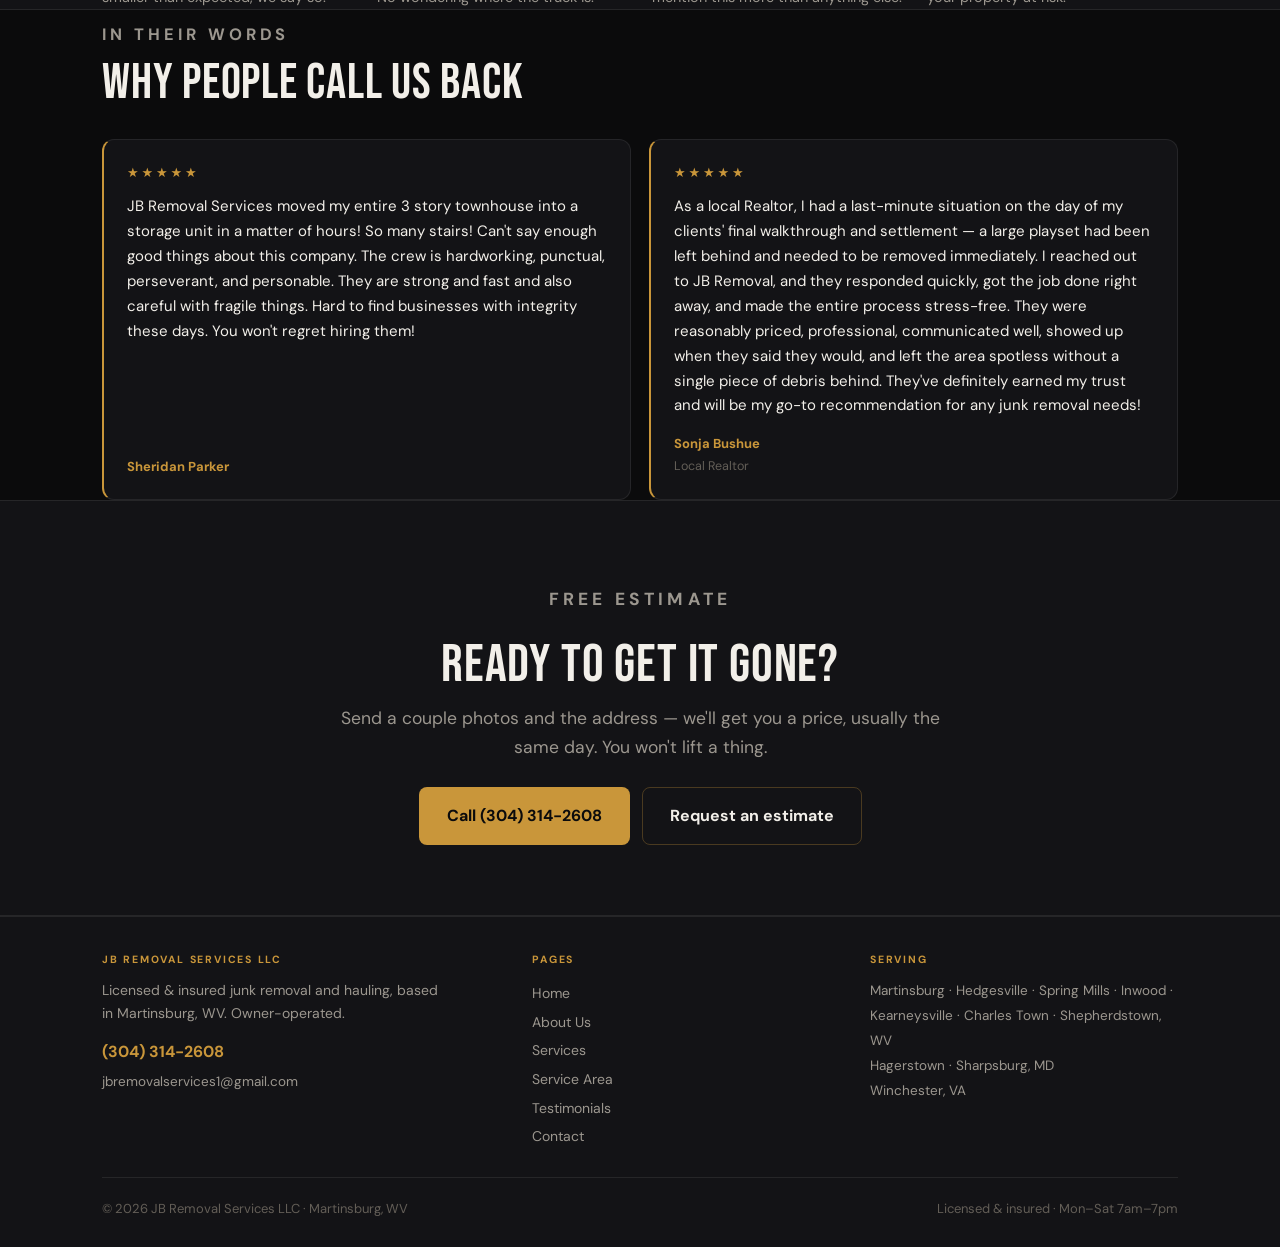
==== commit dfe37b29: "Add files via upload" ====
--- a/about.html
+++ b/about.html
@@ -29,7 +29,7 @@
   "description": "Licensed and insured junk removal, hauling, and property cleanout services for residential and commercial customers across West Virginia's Eastern Panhandle, western Maryland, and northern Virginia.",
   "url": "https://jbremovalservices.com/",
   "logo": "https://jbremovalservices.com/logo.jpg",
-  "image": "https://jbremovalservices.com/hot-tub-after.jpg",
+  "image": "https://jbremovalservices.com/owners.jpg",
   "telephone": "+13043142608",
   "email": "jbremovalservices1@gmail.com",
   "priceRange": "$$",
@@ -62,7 +62,7 @@
   "aggregateRating": {
     "@type": "AggregateRating",
     "ratingValue": "5",
-    "reviewCount": "8",
+    "reviewCount": "11",
     "bestRating": "5"
   },
   "hasOfferCatalog": {
@@ -126,7 +126,7 @@
            gives a straight price, and leaves a place cleaner than they found it. That's the whole idea.</p>
       </div>
       <div>
-        <img src="hot-tub-after.jpg" alt="JB Removal Services trailer loaded with an old hot tub in Martinsburg, WV" width="760" height="950" style="border-radius:14px;border:1px solid var(--line)" loading="lazy">
+        <img src="owners.jpg" alt="Jordan and Brayden, owners of JB Removal Services in Martinsburg, WV" width="760" height="950" style="border-radius:14px;border:1px solid var(--line)" loading="lazy">
       </div>
     </div>
   </section>
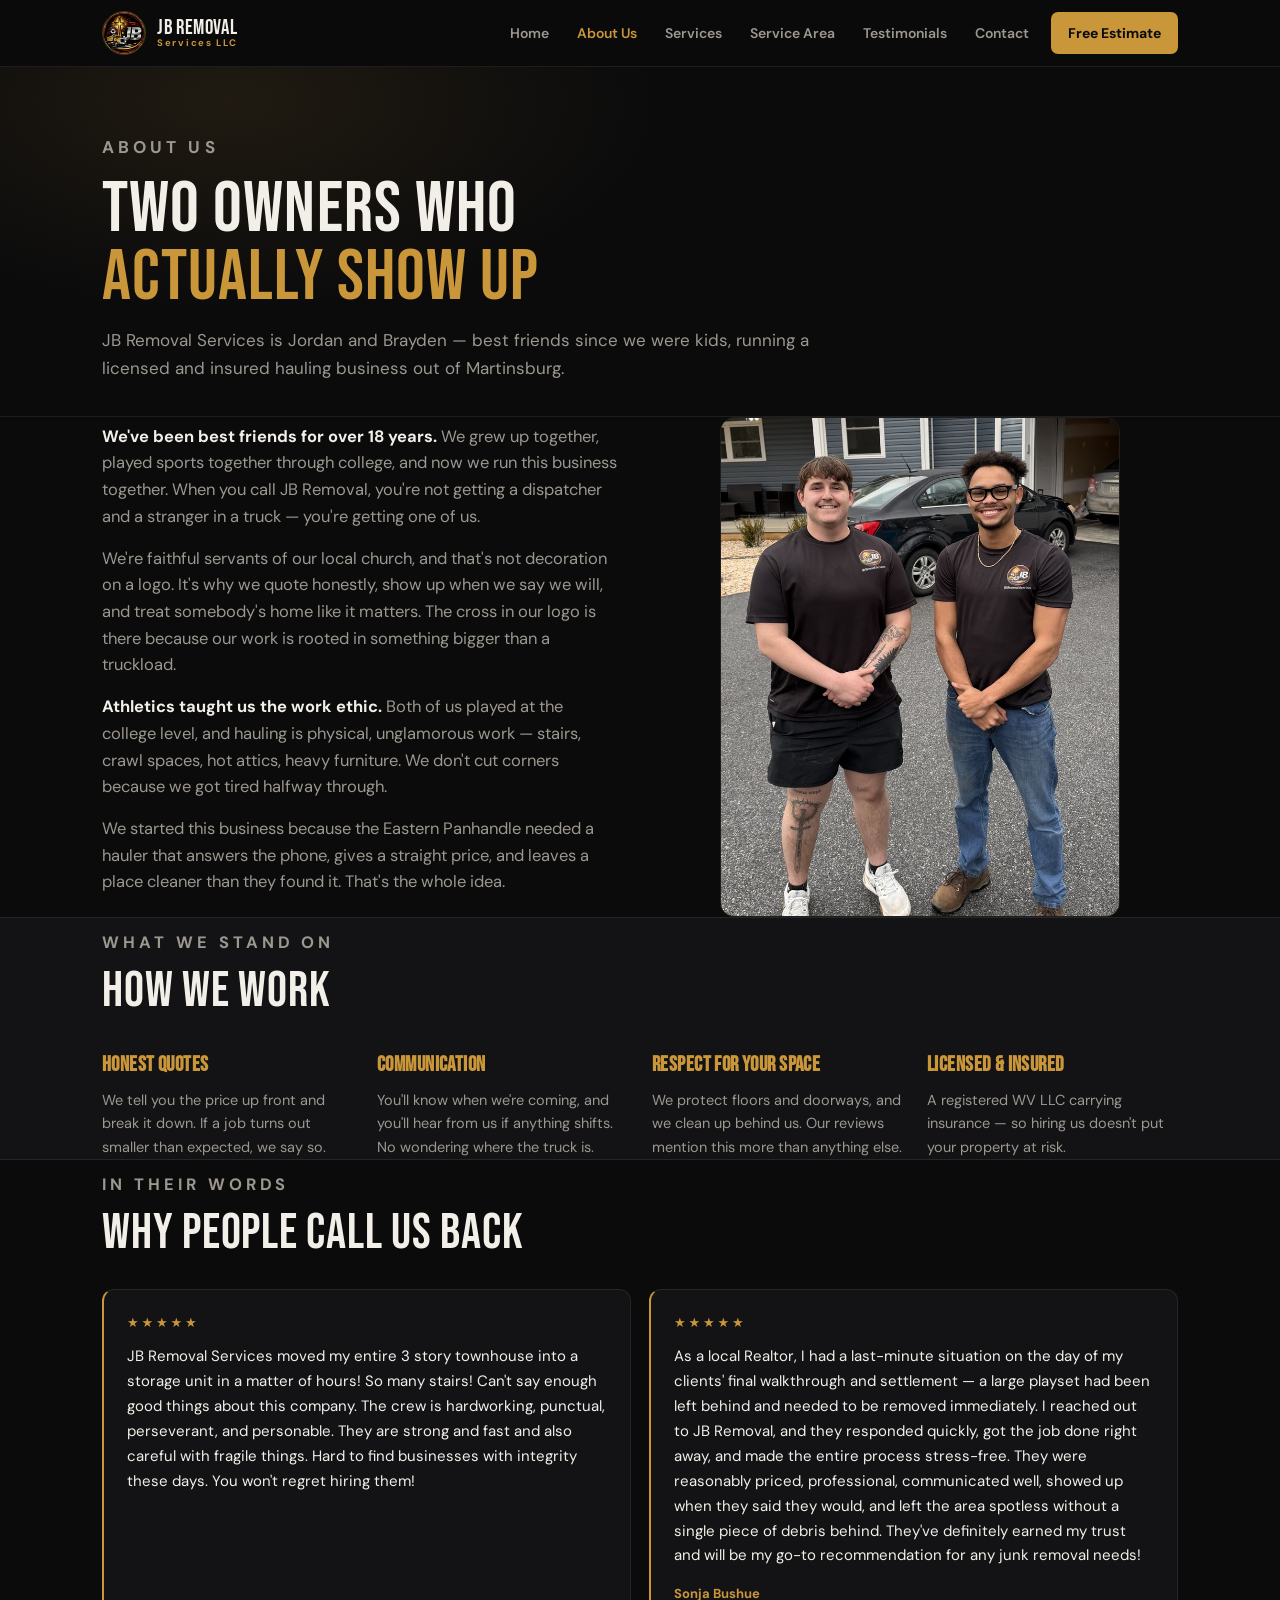
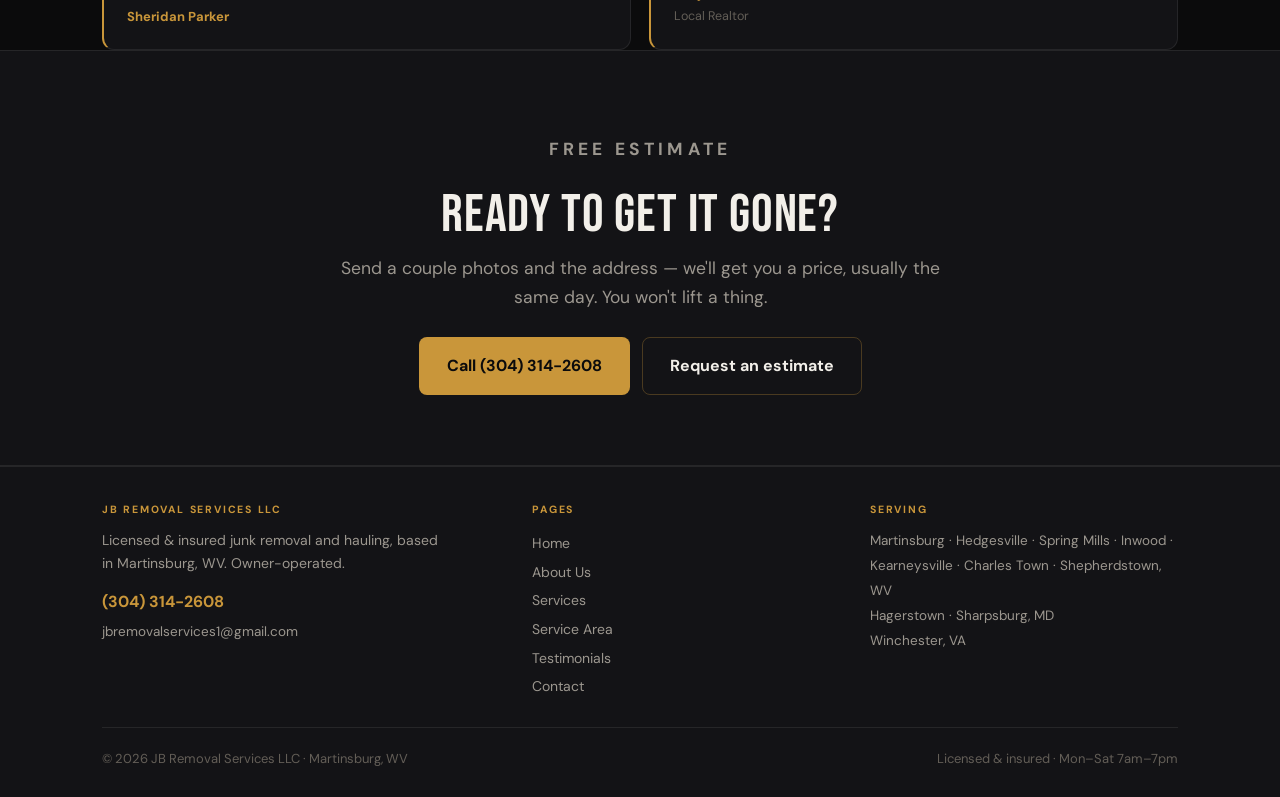
==== commit b4092e05: "Add files via upload" ====
--- a/about.html
+++ b/about.html
@@ -126,7 +126,7 @@
            gives a straight price, and leaves a place cleaner than they found it. That's the whole idea.</p>
       </div>
       <div>
-        <img src="owners.jpg" alt="Jordan and Brayden, owners of JB Removal Services in Martinsburg, WV" width="760" height="950" style="border-radius:14px;border:1px solid var(--line)" loading="lazy">
+        <img src="owners.jpg" alt="Jordan and Brayden, owners of JB Removal Services in Martinsburg, WV" width="760" height="950" style="width:100%;max-width:400px;height:auto;aspect-ratio:4/5;object-fit:cover;border-radius:14px;border:1px solid var(--line);margin:0 auto" loading="lazy">
       </div>
     </div>
   </section>
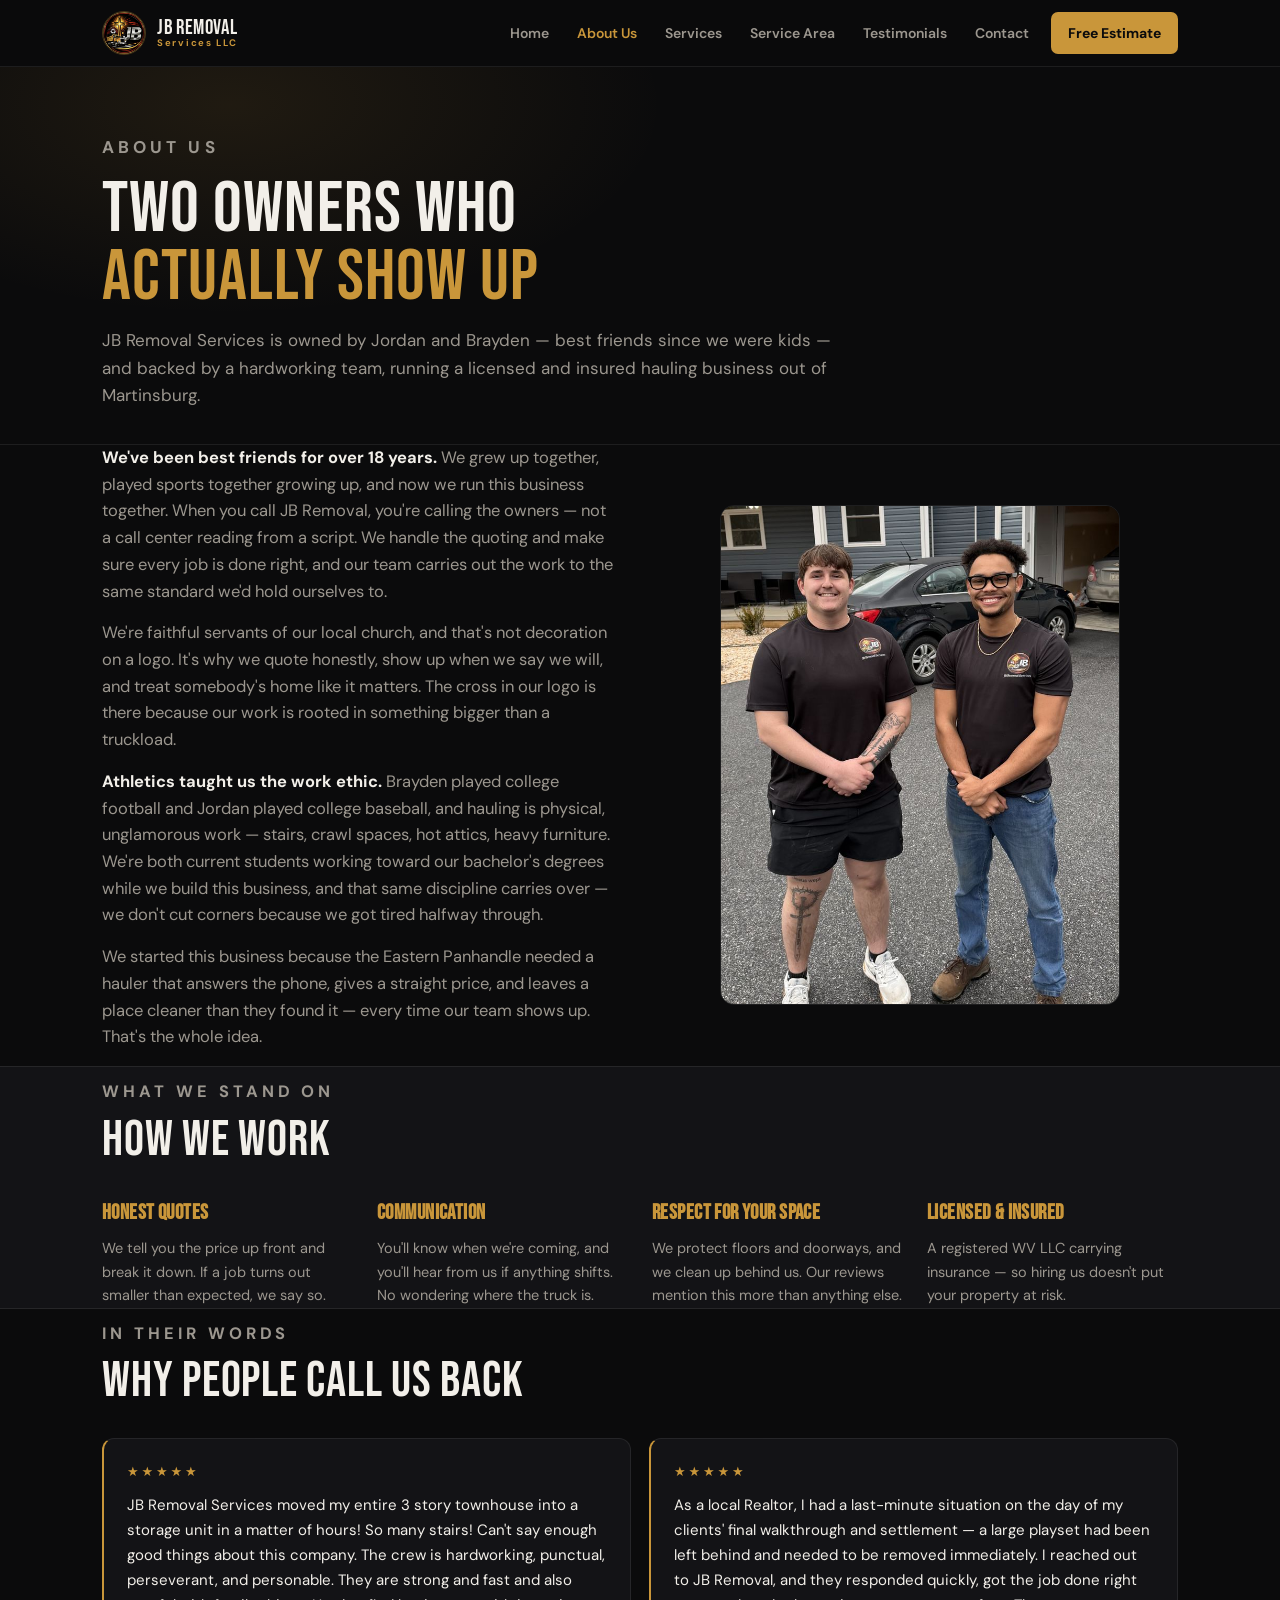
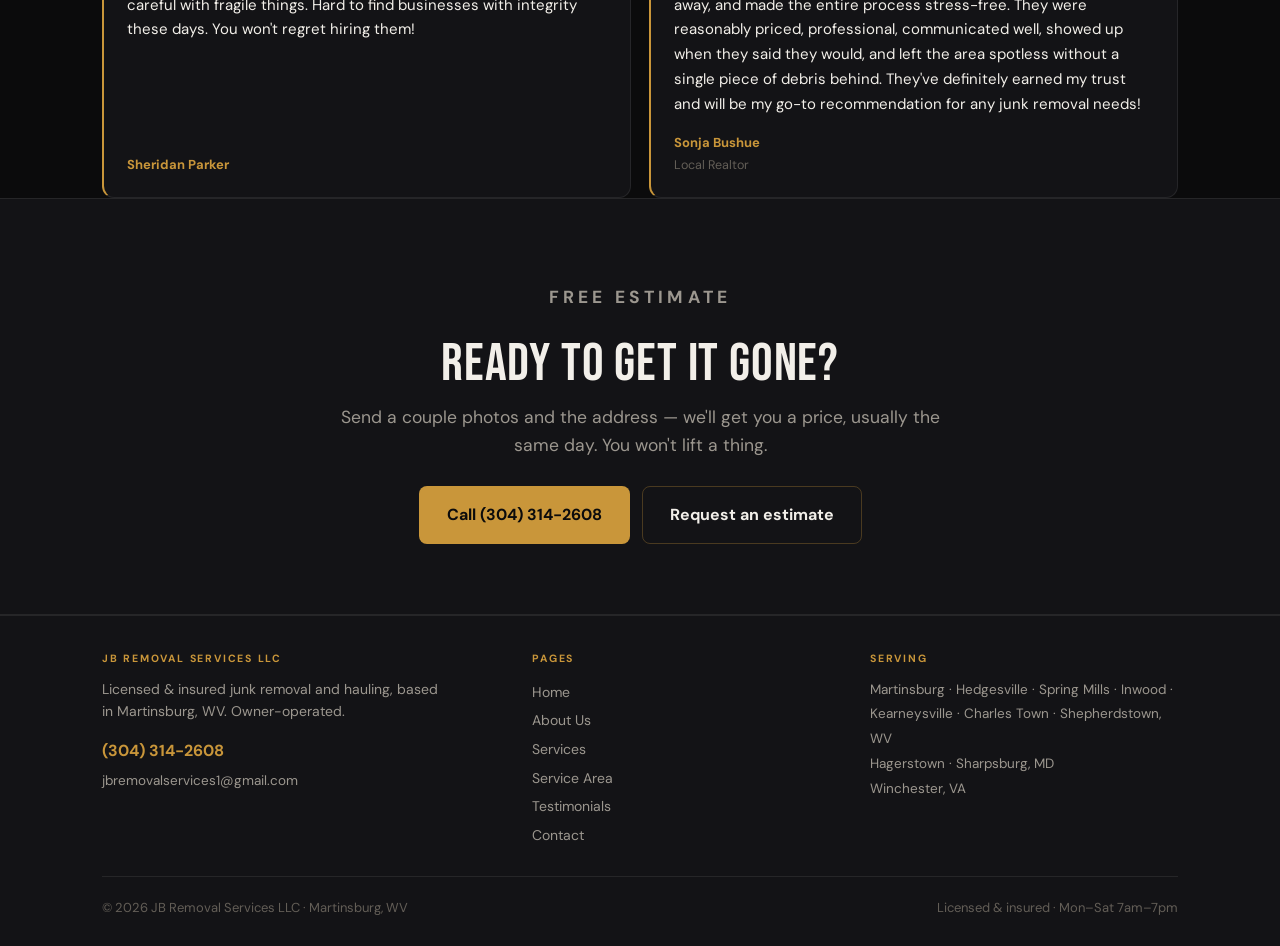
==== commit 414a07c1: "Add files via upload" ====
--- a/about.html
+++ b/about.html
@@ -4,13 +4,13 @@
 <meta charset="UTF-8">
 <meta name="viewport" content="width=device-width, initial-scale=1.0">
 <title>About Us | JB Removal Services — Martinsburg, WV</title>
-<meta name="description" content="Meet Jordan and Brayden — best friends of 18 years, former college athletes, and faithful servants of our local church, running a licensed and insured junk removal business in Martinsburg, WV.">
+<meta name="description" content="Meet Jordan and Brayden — best friends of 18 years, college athletes and current students, and faithful servants of our local church, running a licensed and insured junk removal business with a trusted team in Martinsburg, WV.">
 <link rel="canonical" href="https://jbremovalservices.com/about.html">
 <meta name="robots" content="index, follow">
 <meta property="og:type" content="website">
 <meta property="og:site_name" content="JB Removal Services">
 <meta property="og:title" content="About Us | JB Removal Services — Martinsburg, WV">
-<meta property="og:description" content="Meet Jordan and Brayden — best friends of 18 years, former college athletes, and faithful servants of our local church, running a licensed and insured junk removal business in Martinsburg, WV.">
+<meta property="og:description" content="Meet Jordan and Brayden — best friends of 18 years, college athletes and current students, and faithful servants of our local church, running a licensed and insured junk removal business with a trusted team in Martinsburg, WV.">
 <meta property="og:url" content="https://jbremovalservices.com/about.html">
 <meta property="og:image" content="https://jbremovalservices.com/logo.jpg">
 <meta name="theme-color" content="#0B0B0C">
@@ -105,8 +105,8 @@
     <div class="wrap">
       <p class="eyebrow">About us</p>
       <h1 class="display">Two owners who<br><span style="color:var(--gold)">actually show up</span></h1>
-      <p>JB Removal Services is Jordan and Brayden — best friends since we were kids, running a
-         licensed and insured hauling business out of Martinsburg.</p>
+      <p>JB Removal Services is owned by Jordan and Brayden — best friends since we were kids — and
+         backed by a hardworking team, running a licensed and insured hauling business out of Martinsburg.</p>
     </div>
   </div>
 
@@ -114,16 +114,21 @@
     <div class="two-col">
       <div class="prose">
         <p><strong>We've been best friends for over 18 years.</strong> We grew up together, played sports
-           together through college, and now we run this business together. When you call JB Removal,
-           you're not getting a dispatcher and a stranger in a truck — you're getting one of us.</p>
+           together growing up, and now we run this business together. When you call JB Removal, you're
+           calling the owners — not a call center reading from a script. We handle the quoting and make
+           sure every job is done right, and our team carries out the work to the same standard we'd hold
+           ourselves to.</p>
         <p>We're faithful servants of our local church, and that's not decoration on a logo. It's why we
            quote honestly, show up when we say we will, and treat somebody's home like it matters. The
            cross in our logo is there because our work is rooted in something bigger than a truckload.</p>
-        <p><strong>Athletics taught us the work ethic.</strong> Both of us played at the college level, and
-           hauling is physical, unglamorous work — stairs, crawl spaces, hot attics, heavy furniture. We
-           don't cut corners because we got tired halfway through.</p>
+        <p><strong>Athletics taught us the work ethic.</strong> Brayden played college football and Jordan
+           played college baseball, and hauling is physical, unglamorous work — stairs, crawl spaces, hot
+           attics, heavy furniture. We're both current students working toward our bachelor's degrees while
+           we build this business, and that same discipline carries over — we don't cut corners because we
+           got tired halfway through.</p>
         <p>We started this business because the Eastern Panhandle needed a hauler that answers the phone,
-           gives a straight price, and leaves a place cleaner than they found it. That's the whole idea.</p>
+           gives a straight price, and leaves a place cleaner than they found it — every time our team
+           shows up. That's the whole idea.</p>
       </div>
       <div>
         <img src="owners.jpg" alt="Jordan and Brayden, owners of JB Removal Services in Martinsburg, WV" width="760" height="950" style="width:100%;max-width:400px;height:auto;aspect-ratio:4/5;object-fit:cover;border-radius:14px;border:1px solid var(--line);margin:0 auto" loading="lazy">
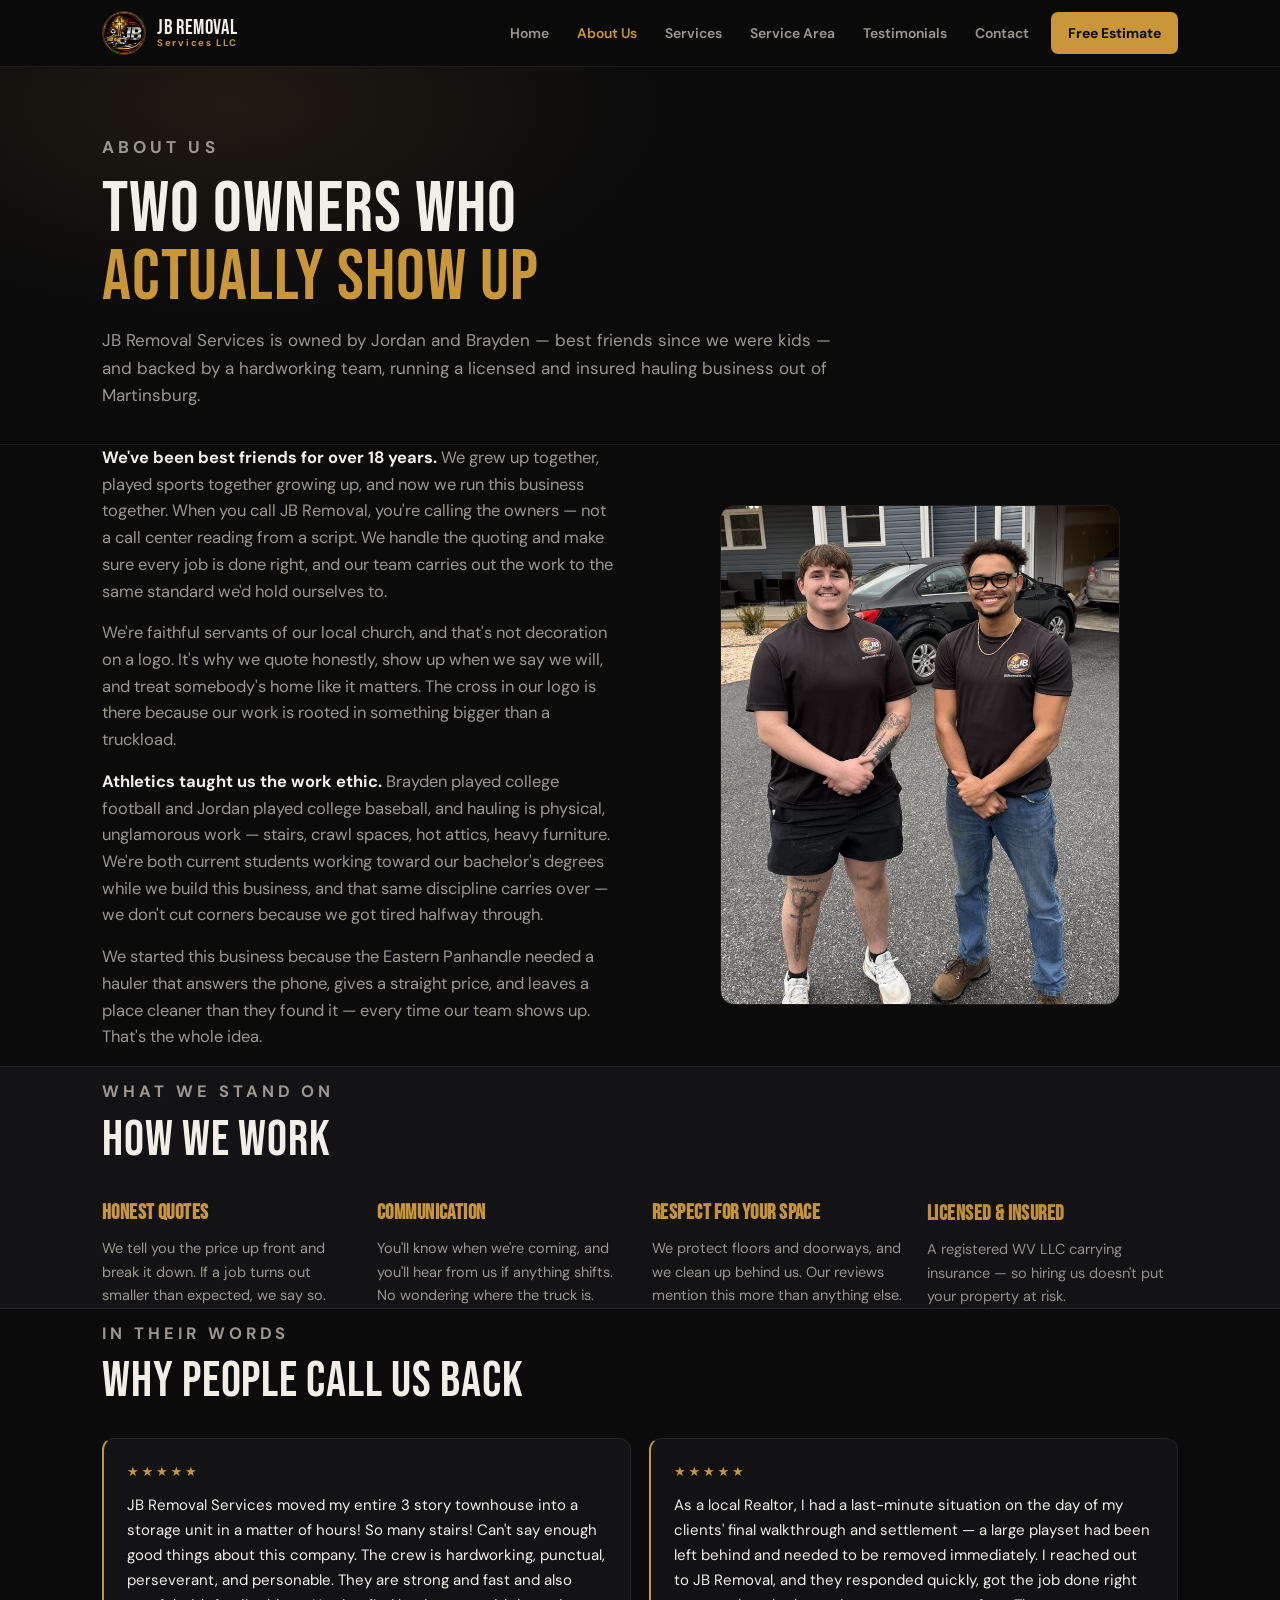
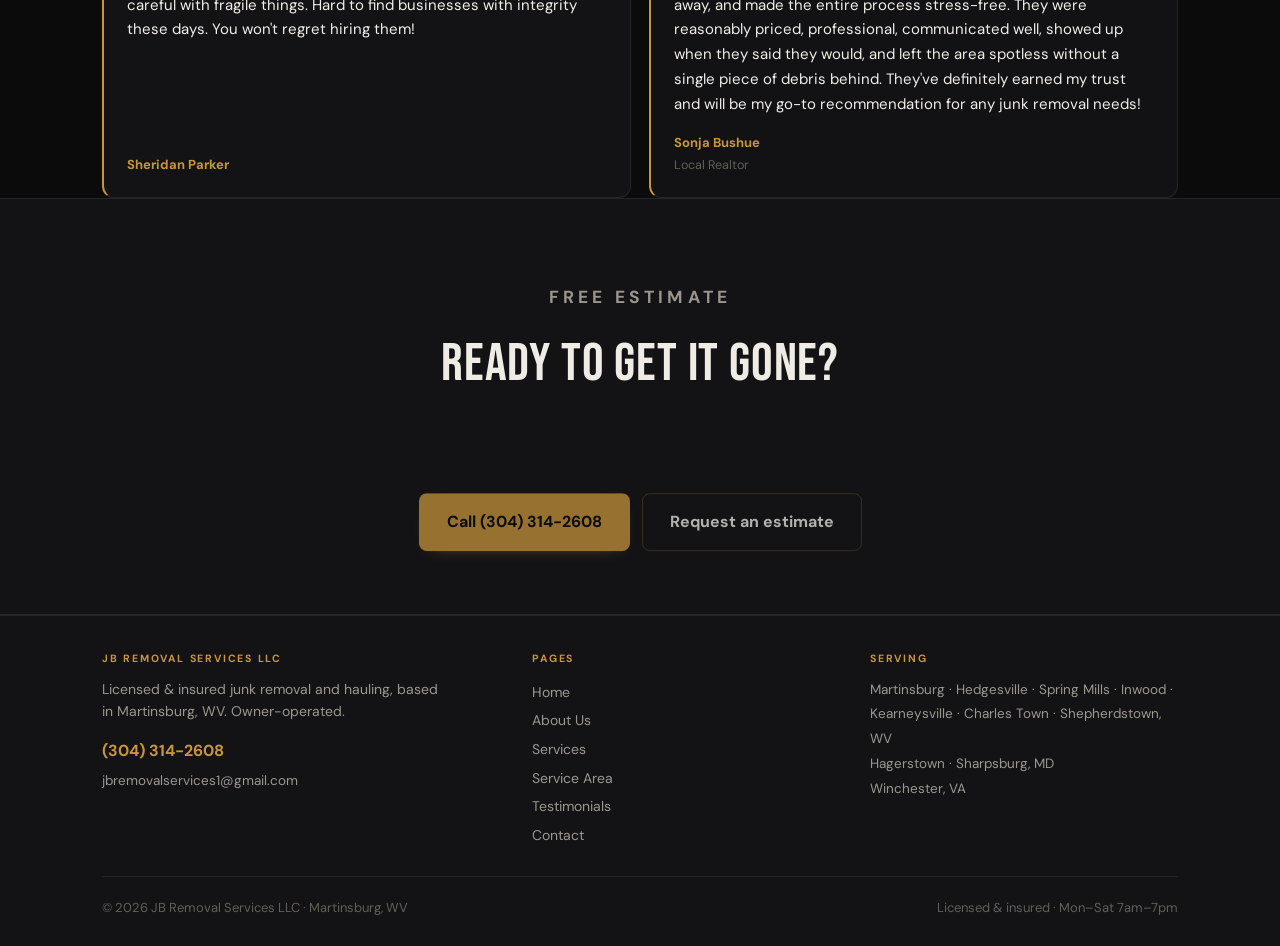
==== commit b5a87f40: "Add files via upload" ====
--- a/about.html
+++ b/about.html
@@ -5,31 +5,38 @@
 <meta name="viewport" content="width=device-width, initial-scale=1.0">
 <title>About Us | JB Removal Services — Martinsburg, WV</title>
 <meta name="description" content="Meet Jordan and Brayden — best friends of 18 years, college athletes and current students, and faithful servants of our local church, running a licensed and insured junk removal business with a trusted team in Martinsburg, WV.">
-<link rel="canonical" href="https://jbremovalservices.com/about.html">
+<link rel="canonical" href="https://jbremovalserviceswv.com/about.html">
 <meta name="robots" content="index, follow">
 <meta property="og:type" content="website">
 <meta property="og:site_name" content="JB Removal Services">
 <meta property="og:title" content="About Us | JB Removal Services — Martinsburg, WV">
 <meta property="og:description" content="Meet Jordan and Brayden — best friends of 18 years, college athletes and current students, and faithful servants of our local church, running a licensed and insured junk removal business with a trusted team in Martinsburg, WV.">
-<meta property="og:url" content="https://jbremovalservices.com/about.html">
-<meta property="og:image" content="https://jbremovalservices.com/logo.jpg">
+<meta property="og:url" content="https://jbremovalserviceswv.com/about.html">
+<meta property="og:image" content="https://jbremovalserviceswv.com/logo.jpg">
 <meta name="theme-color" content="#0B0B0C">
 <link rel="icon" href="logo.jpg">
 <link rel="preconnect" href="https://fonts.googleapis.com">
 <link rel="preconnect" href="https://fonts.gstatic.com" crossorigin>
 <link href="https://fonts.googleapis.com/css2?family=Bebas+Neue&family=DM+Sans:wght@400;500;600;700&display=swap" rel="stylesheet">
 <link rel="stylesheet" href="style.css">
+<script>
+/* Motion failsafe: apply the hide-then-reveal guard only when JS + motion are
+   available; auto-remove it if scripts fail so content never stays hidden. */
+(function(){var d=document.documentElement;
+var r=window.matchMedia&&window.matchMedia('(prefers-reduced-motion: reduce)').matches;
+if(!r){d.classList.add('anim');setTimeout(function(){if(!window.__jbAnimReady)d.classList.remove('anim');},2500);}})();
+</script>
 <script type="application/ld+json">
 {
   "@context": "https://schema.org",
   "@type": "LocalBusiness",
-  "@id": "https://jbremovalservices.com/#business",
+  "@id": "https://jbremovalserviceswv.com/#business",
   "name": "JB Removal Services",
   "alternateName": "JB Removal Services LLC",
   "description": "Licensed and insured junk removal, hauling, and property cleanout services for residential and commercial customers across West Virginia's Eastern Panhandle, western Maryland, and northern Virginia.",
-  "url": "https://jbremovalservices.com/",
-  "logo": "https://jbremovalservices.com/logo.jpg",
-  "image": "https://jbremovalservices.com/owners.jpg",
+  "url": "https://jbremovalserviceswv.com/",
+  "logo": "https://jbremovalserviceswv.com/logo.jpg",
+  "image": "https://jbremovalserviceswv.com/owners.jpg",
   "telephone": "+13043142608",
   "email": "jbremovalservices1@gmail.com",
   "priceRange": "$$",
@@ -226,5 +233,8 @@
 <script>
   document.getElementById('yr').textContent=new Date().getFullYear();
 </script>
+<script src="gsap.min.js"></script>
+<script src="ScrollTrigger.min.js"></script>
+<script src="animations.js"></script>
 </body>
 </html>
--- a/style.css
+++ b/style.css
@@ -174,3 +174,76 @@
 
 :focus-visible{outline:2px solid var(--gold);outline-offset:2px}
 @media(prefers-reduced-motion:reduce){*{transition:none!important;scroll-behavior:auto}}
+
+/* ============================================================
+   MOTION LAYER  (added for GSAP/ScrollTrigger enhancements)
+   All initial-hidden states are gated behind html.anim, which is
+   added by an inline <head> script only when JS runs AND the user
+   has not requested reduced motion. A 2.5s failsafe removes it if
+   scripts fail, so content is never permanently hidden. Raw HTML
+   (no JS) and reduced-motion users see everything, unanimated.
+   ============================================================ */
+
+/* --- pre-hide only the elements the motion layer actually animates --- */
+html.anim .phead .eyebrow,
+html.anim .phead h1,
+html.anim .phead .wrap > p:not(.eyebrow),
+html.anim .phead .trust .chip,
+html.anim .phead .cta-row > *,
+html.anim .sec-head,
+html.anim .svc,
+html.anim .value,
+html.anim .rev,
+html.anim .ba,
+html.anim .town,
+html.anim .steps .step,
+html.anim .final .eyebrow,
+html.anim .final h2,
+html.anim .final p,
+html.anim .final .cta-row,
+html.anim .two-col > *,
+html.anim .contact-grid > *{opacity:0}
+
+/* headline split into per-line blocks (fade-up, no clipping) */
+.phead h1 .l-line{display:block}
+
+/* --- three-step connecting rail / scroll progress indicator --- */
+.steps{position:relative}
+.steps-rail{position:absolute;left:-14px;top:6px;bottom:6px;width:2px;
+  background:var(--line);border-radius:2px;overflow:hidden}
+.steps-rail-fill{position:absolute;inset:0;transform:scaleY(0);transform-origin:top center;
+  background:linear-gradient(180deg,var(--gold),var(--gold-lt))}
+@media(max-width:560px){.steps-rail{left:-12px}}
+
+/* --- interactive before/after slider (progressive enhancement) --- */
+.ba-grid{align-items:start}
+.ba-slider{position:relative;overflow:hidden;aspect-ratio:3/2;background:var(--ink);
+  --pos:50%;cursor:ew-resize;touch-action:pan-y;-webkit-user-select:none;user-select:none}
+.ba-slider img{position:absolute;inset:0;width:100%;height:100%;object-fit:cover;
+  pointer-events:none;-webkit-user-drag:none;user-select:none}
+.ba-slider .ba-reveal{clip-path:inset(0 calc(100% - var(--pos)) 0 0)}
+.ba-slider .ba-label{position:absolute;top:10px;font-size:10px;font-weight:700;
+  letter-spacing:.15em;text-transform:uppercase;padding:5px 10px;border-radius:100px;
+  background:rgba(11,11,12,.82);backdrop-filter:blur(4px);pointer-events:none;z-index:3}
+.ba-slider .ba-label-before{left:10px;color:#E8877F;border:1px solid rgba(180,39,31,.5)}
+.ba-slider .ba-label-after{right:10px;color:#8FD9B4;border:1px solid rgba(76,175,125,.45)}
+.ba-slider .ba-handle{position:absolute;top:0;bottom:0;left:var(--pos);width:2px;
+  background:rgba(242,239,233,.92);transform:translateX(-1px);z-index:2;pointer-events:none}
+.ba-slider .ba-grip{position:absolute;top:50%;left:50%;transform:translate(-50%,-50%);
+  width:38px;height:38px;border-radius:50%;background:var(--gold);color:#0B0B0C;
+  display:flex;align-items:center;justify-content:center;box-shadow:0 4px 14px rgba(0,0,0,.5)}
+.ba-slider:focus-visible{outline:2px solid var(--gold);outline-offset:2px}
+
+/* --- subtle hover interactions (transform/shadow/border only — no reflow) --- */
+.svc{transition:background .2s ease,box-shadow .2s ease}
+.svc:hover{background:var(--slate);box-shadow:inset 0 0 0 1px var(--line-gold)}
+.svc-icon{transition:transform .25s ease,background .25s ease}
+.svc:hover .svc-icon{transform:translateY(-2px) scale(1.06);background:rgba(201,150,58,.2)}
+.value{transition:transform .2s ease}
+.value:hover{transform:translateY(-3px)}
+.rev{transition:transform .2s ease,box-shadow .2s ease}
+.rev:hover{transform:translateY(-3px);box-shadow:0 14px 32px -22px rgba(0,0,0,.75)}
+.ba{transition:transform .2s ease,box-shadow .2s ease}
+.ba:hover{transform:translateY(-3px);box-shadow:0 18px 42px -24px rgba(0,0,0,.8)}
+.btn-gold{box-shadow:0 6px 18px -12px rgba(201,150,58,.75)}
+.btn-gold:hover{box-shadow:0 10px 24px -10px rgba(201,150,58,.85)}
